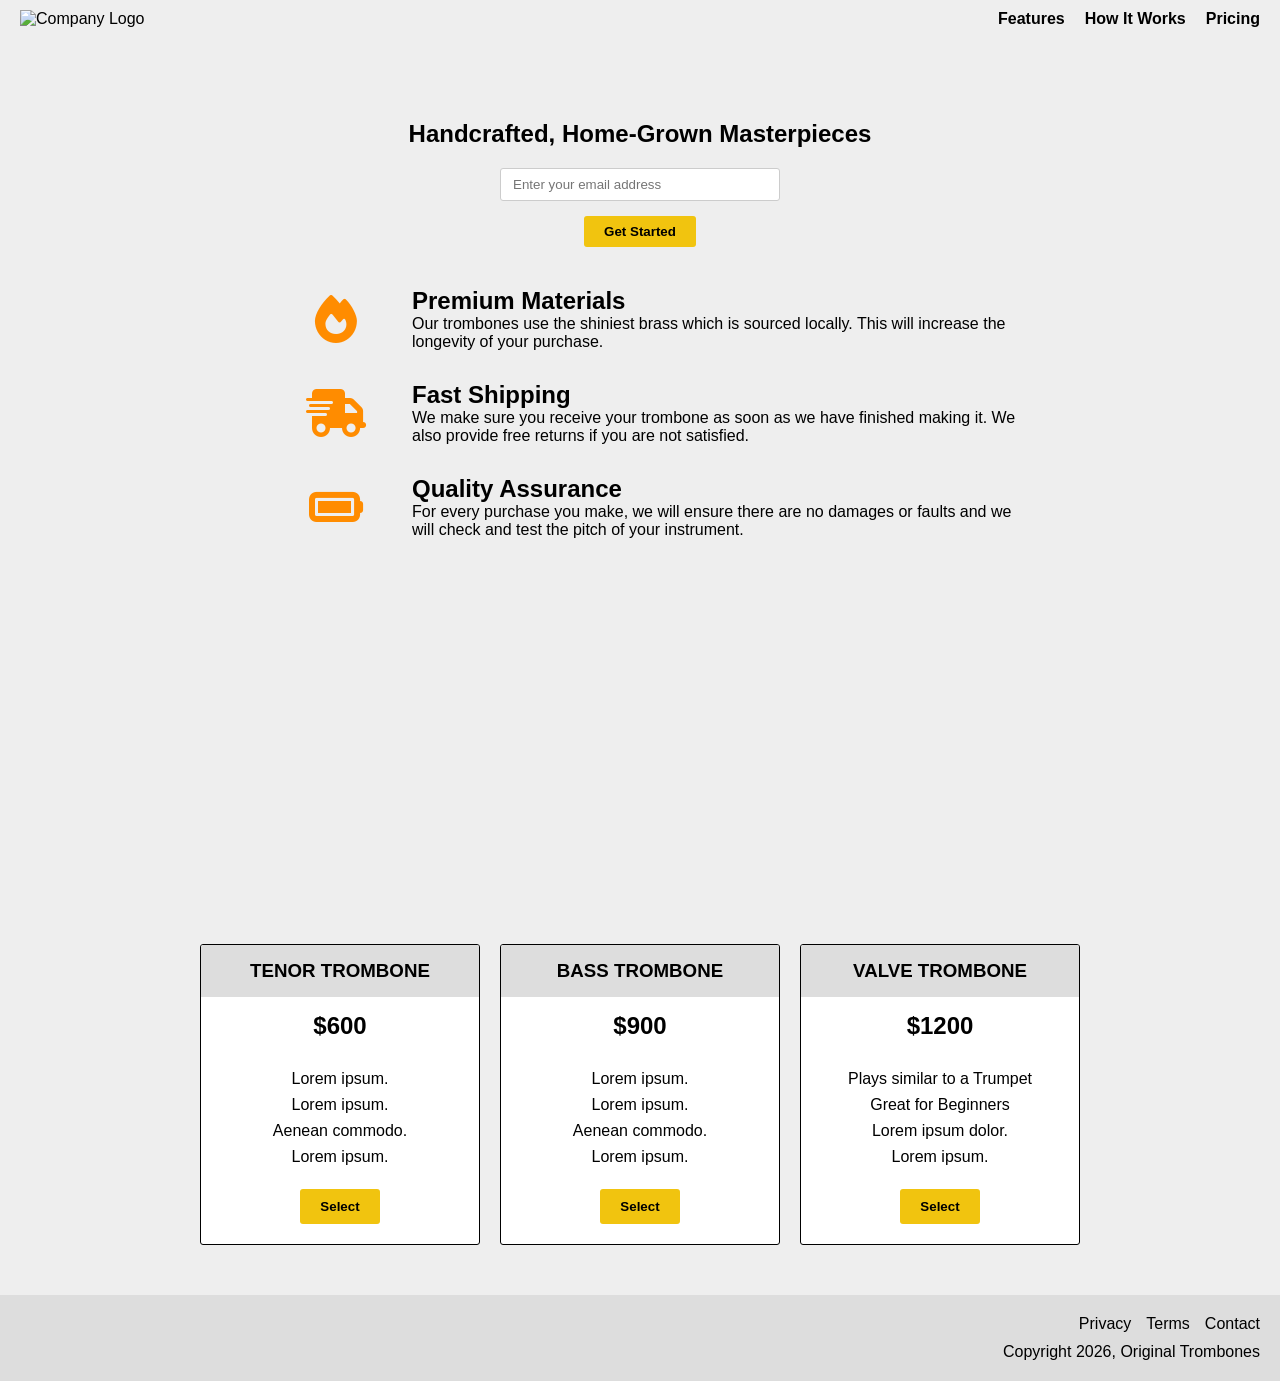
==== landingpage.html @ 4bda2eab "initial portfolio" ====
<!DOCTYPE html>
<html lang="en">
<head>
  <meta charset="UTF-8" />
  <meta name="viewport" content="width=device-width, initial-scale=1.0" />
  <title>Product Landing Page</title>
  <link rel="stylesheet" href="landingpage.css" />
  <link rel="stylesheet" href="https://cdnjs.cloudflare.com/ajax/libs/font-awesome/6.4.0/css/all.min.css" />
</head>
<body>
  <header id="header">
    <div class="logo">
      <img id="header-img" src="https://cdn.freecodecamp.org/testable-projects-fcc/images/product-landing-page-logo.png" alt="Company Logo" />
    </div>
    <nav id="nav-bar">
      <a class="nav-link" href="#features">Features</a>
      <a class="nav-link" href="#how-it-works">How It Works</a>
      <a class="nav-link" href="#pricing">Pricing</a>
    </nav>
  </header>

  <main>
    <section id="hero">
      <h2>Handcrafted, Home-Grown Masterpieces</h2>
      <form id="form" action="https://www.freecodecamp.org/email-submit">
        <input type="email" id="email" name="email" placeholder="Enter your email address" required />
        <input type="submit" id="submit" value="Get Started" />
      </form>
    </section>

    <section id="features">
      <div class="feature">
        <div class="icon"><i class="fa-solid fa-fire fa-3x"></i></div>
        <div class="desc">
          <h2>Premium Materials</h2>
          <p>Our trombones use the shiniest brass which is sourced locally. This will increase the longevity of your purchase.</p>
        </div>
      </div>
      <div class="feature">
        <div class="icon"><i class="fa-solid fa-truck-fast fa-3x"></i></div>
        <div class="desc">
          <h2>Fast Shipping</h2>
          <p>We make sure you receive your trombone as soon as we have finished making it. We also provide free returns if you are not satisfied.</p>
        </div>
      </div>
      <div class="feature">
        <div class="icon"><i class="fa-solid fa-battery-full fa-3x"></i></div>
        <div class="desc">
          <h2>Quality Assurance</h2>
          <p>For every purchase you make, we will ensure there are no damages or faults and we will check and test the pitch of your instrument.</p>
        </div>
      </div>
    </section>

    <section id="how-it-works">
      <iframe id="video" src="https://www.youtube-nocookie.com/embed/y8Yv4pnO7qc" title="Product Video" frameborder="0" allowfullscreen></iframe>
    </section>

    <section id="pricing">
      <div class="pricing1">
        <h3>TENOR TROMBONE</h3>
        <h2>$600</h2>
        <ul>
          <li>Lorem ipsum.</li>
          <li>Lorem ipsum.</li>
          <li>Aenean commodo.</li>
          <li>Lorem ipsum.</li>
        </ul>
        <button class="btn">Select</button>
      </div>
      <div class="pricing1">
        <h3>BASS TROMBONE</h3>
        <h2>$900</h2>
        <ul>
          <li>Lorem ipsum.</li>
          <li>Lorem ipsum.</li>
          <li>Aenean commodo.</li>
          <li>Lorem ipsum.</li>
        </ul>
        <button class="btn">Select</button>
      </div>
      <div class="pricing1">
        <h3>VALVE TROMBONE</h3>
        <h2>$1200</h2>
        <ul>
          <li>Plays similar to a Trumpet</li>
          <li>Great for Beginners</li>
          <li>Lorem ipsum dolor.</li>
          <li>Lorem ipsum.</li>
        </ul>
        <button class="btn">Select</button>
      </div>
    </section>
  </main>

  <footer>
    <div class="privacy">
      <a href="#">Privacy</a>
      <a href="#">Terms</a>
      <a href="#">Contact</a>
    </div>
    <p>Copyright 2026, Original Trombones</p>
  </footer>
</body>
</html>
---- landingpage.css ----
* {
  box-sizing: border-box;
  margin: 0;
  padding: 0;
}

body {
  font-family: Arial, sans-serif;
  background-color: #eee;
  padding-top: 90px;
}

#header {
  position: fixed;
  top: 0;
  left: 0;
  width: 100%;
  display: flex;
  justify-content: space-between;
  align-items: center;
  background-color: #eee;
  padding: 10px 20px;
  z-index: 1000;
}

#header-img {
  max-width: 300px;
  height: auto;
}

#nav-bar {
  display: flex;
  gap: 20px;
}

.nav-link {
  text-decoration: none;
  color: #000;
  font-weight: bold;
}

#hero {
  display: flex;
  flex-direction: column;
  align-items: center;
  text-align: center;
  margin: 30px 0;
}

#hero h2 {
  margin-bottom: 20px;
}

#form {
  display: flex;
  flex-direction: column;
  align-items: center;
  gap: 15px;
}

#email {
  padding: 8px 12px;
  width: 280px;
  border: 1px solid #ccc;
  border-radius: 3px;
}

#submit {
  padding: 8px 20px;
  background-color: #f1c40f;
  border: none;
  font-weight: bold;
  cursor: pointer;
  border-radius: 3px;
}

#features {
  max-width: 800px;
  margin: 40px auto;
  padding: 0 20px;
}

.feature {
  display: flex;
  align-items: center;
  margin-bottom: 30px;
}

.feature .icon {
  width: 20%;
  display: flex;
  justify-content: center;
  color: darkorange;
}

.feature .desc {
  width: 80%;
}

#how-it-works {
  display: flex;
  justify-content: center;
  margin: 40px 0;
}

#video {
  width: 80%;
  max-width: 560px;
  height: 315px;
}

#pricing {
  display: flex;
  justify-content: center;
  gap: 20px;
  max-width: 1000px;
  margin: 50px auto;
  padding: 0 20px;
}

.pricing1 {
  display: flex;
  flex-direction: column;
  align-items: center;
  border: 1px solid #000;
  border-radius: 3px;
  width: 280px;
  min-height: 300px;
  padding-bottom: 20px;
  overflow: hidden;
  background-color: #fff;
}

.pricing1 h3 {
  background-color: #ddd;
  width: 100%;
  text-align: center;
  padding: 15px 0;
  margin: 0;
}

.pricing1 h2 {
  margin: 15px 0;
}

.pricing1 ul {
  padding: 0;
  margin: 15px 0;
}

.pricing1 li {
  list-style: none;
  text-align: center;
  margin-bottom: 8px;
  white-space: nowrap;
  padding: 0 15px;
}

.btn {
  padding: 10px 20px;
  background-color: #f1c40f;
  border: none;
  font-weight: bold;
  cursor: pointer;
  border-radius: 3px;
  margin-top: auto;
}

footer {
  background-color: #ddd;
  padding: 20px;
  display: flex;
  flex-direction: column;
  align-items: flex-end;
  gap: 10px;
}

footer .privacy {
  display: flex;
  gap: 15px;
}

footer .privacy a {
  color: #000;
  text-decoration: none;
}

/* Media Query Requirement */
@media (max-width: 650px) {
  #header {
    flex-direction: column;
  }

  #pricing {
    flex-direction: column;
    align-items: center;
  }

  .feature {
    flex-direction: column;
    text-align: center;
  }

  .feature .icon {
    width: 100%;
    margin-bottom: 10px;
  }

  .feature .desc {
    width: 100%;
  }
}
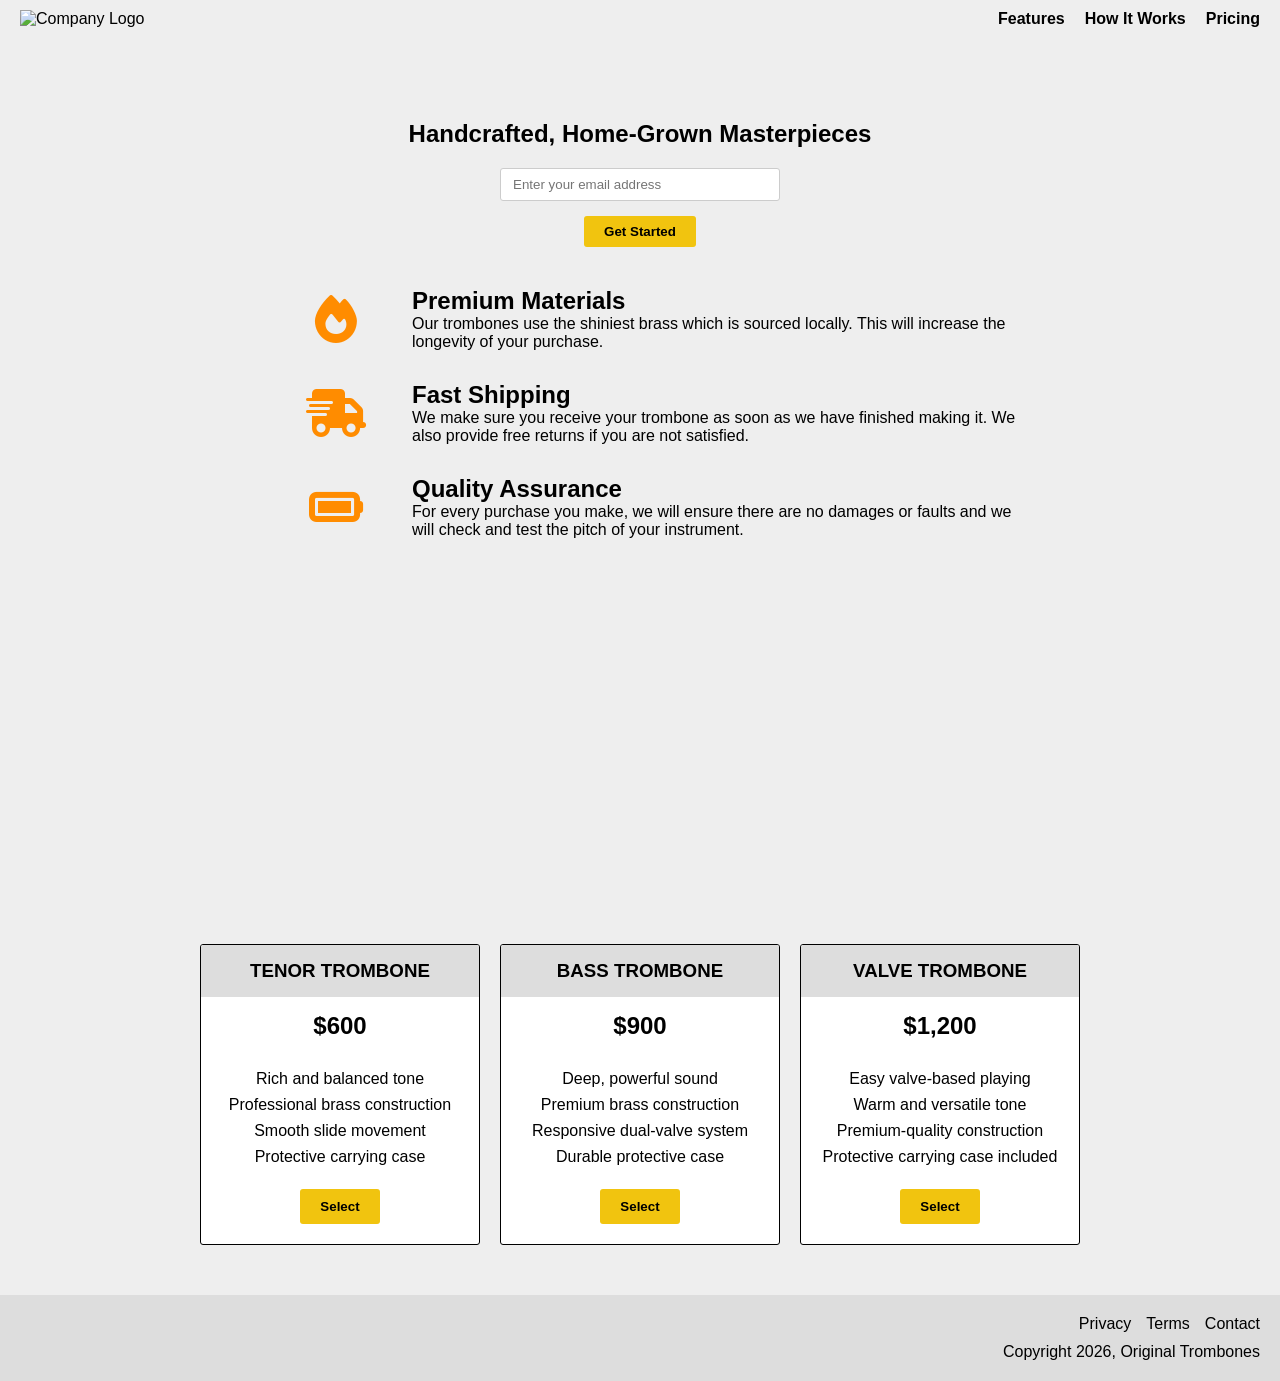
==== commit 1d81ef4e: "Add landing page project" ====
--- a/landingpage.html
+++ b/landingpage.html
@@ -58,38 +58,40 @@
 
     <section id="pricing">
       <div class="pricing1">
-        <h3>TENOR TROMBONE</h3>
-        <h2>$600</h2>
-        <ul>
-          <li>Lorem ipsum.</li>
-          <li>Lorem ipsum.</li>
-          <li>Aenean commodo.</li>
-          <li>Lorem ipsum.</li>
-        </ul>
-        <button class="btn">Select</button>
-      </div>
-      <div class="pricing1">
-        <h3>BASS TROMBONE</h3>
-        <h2>$900</h2>
-        <ul>
-          <li>Lorem ipsum.</li>
-          <li>Lorem ipsum.</li>
-          <li>Aenean commodo.</li>
-          <li>Lorem ipsum.</li>
-        </ul>
-        <button class="btn">Select</button>
-      </div>
-      <div class="pricing1">
-        <h3>VALVE TROMBONE</h3>
-        <h2>$1200</h2>
-        <ul>
-          <li>Plays similar to a Trumpet</li>
-          <li>Great for Beginners</li>
-          <li>Lorem ipsum dolor.</li>
-          <li>Lorem ipsum.</li>
-        </ul>
-        <button class="btn">Select</button>
-      </div>
+  <h3>TENOR TROMBONE</h3>
+  <h2>$600</h2>
+  <ul>
+    <li>Rich and balanced tone</li>
+    <li>Professional brass construction</li>
+    <li>Smooth slide movement</li>
+    <li>Protective carrying case</li>
+  </ul>
+  <button class="btn">Select</button>
+</div>
+
+<div class="pricing1">
+  <h3>BASS TROMBONE</h3>
+  <h2>$900</h2>
+  <ul>
+    <li>Deep, powerful sound</li>
+    <li>Premium brass construction</li>
+    <li>Responsive dual-valve system</li>
+    <li>Durable protective case</li>
+  </ul>
+  <button class="btn">Select</button>
+</div>
+
+<div class="pricing1">
+  <h3>VALVE TROMBONE</h3>
+  <h2>$1,200</h2>
+  <ul>
+    <li>Easy valve-based playing</li>
+    <li>Warm and versatile tone</li>
+    <li>Premium-quality construction</li>
+    <li>Protective carrying case included</li>
+  </ul>
+  <button class="btn">Select</button>
+</div>
     </section>
   </main>
 
